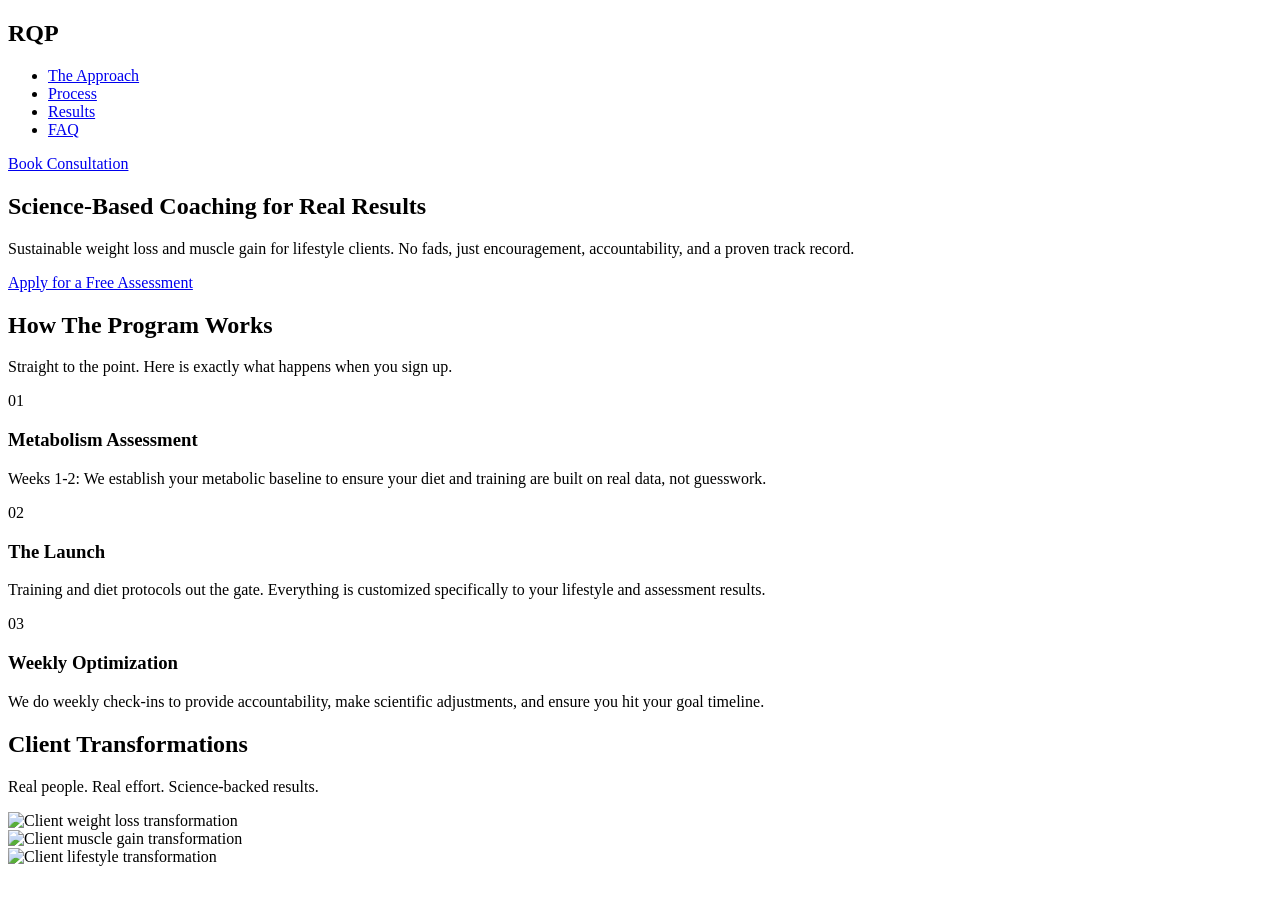
==== index.html @ 3ca6d042 "Create index.html for coaching website layout This HTML file outlines the structure of a coaching we" ====
<!DOCTYPE html>
<html lang="en">
<head>
    <meta charset="UTF-8">
    <meta name="viewport" content="width=device-width, initial-scale=1.0">
    <title>Rebuilding Quality Physiques | Science-Based Coaching</title>
    <link rel="stylesheet" href="style.css">
</head>
<body>

    <header>
        <nav class="navbar">
            <div class="logo">
                <h2>RQP</h2> 
            </div>
            <ul class="nav-links">
                <li><a href="#about">The Approach</a></li>
                <li><a href="#roadmap">Process</a></li>
                <li><a href="#transformations">Results</a></li>
                <li><a href="#faq">FAQ</a></li>
            </ul>
            <a href="#contact" class="nav-cta">Book Consultation</a>
        </nav>
    </header>

    <section class="hero">
        <div class="hero-content">
            <h1>Science-Based Coaching for <span class="highlight">Real Results</span></h1>
            <p>Sustainable weight loss and muscle gain for lifestyle clients. No fads, just encouragement, accountability, and a proven track record.</p>
            <a href="#contact" class="cta-button primary-btn">Apply for a Free Assessment</a>
        </div>
    </section>

    <section id="roadmap" class="roadmap-section">
        <div class="section-header">
            <h2>How The Program Works</h2>
            <p>Straight to the point. Here is exactly what happens when you sign up.</p>
        </div>
        
        <div class="roadmap-grid">
            <div class="step-card">
                <div class="step-number">01</div>
                <h3>Metabolism Assessment</h3>
                <p>Weeks 1-2: We establish your metabolic baseline to ensure your diet and training are built on real data, not guesswork.</p>
            </div>
            
            <div class="step-card">
                <div class="step-number">02</div>
                <h3>The Launch</h3>
                <p>Training and diet protocols out the gate. Everything is customized specifically to your lifestyle and assessment results.</p>
            </div>
            
            <div class="step-card">
                <div class="step-number">03</div>
                <h3>Weekly Optimization</h3>
                <p>We do weekly check-ins to provide accountability, make scientific adjustments, and ensure you hit your goal timeline.</p>
            </div>
        </div>
    </section>

    <section id="transformations" class="gallery-section">
        <div class="section-header">
            <h2>Client Transformations</h2>
            <p>Real people. Real effort. Science-backed results.</p>
        </div>
        <div class="gallery-grid">
            <div class="gallery-item"><img src="client1.jpg" alt="Client weight loss transformation"></div>
            <div class="gallery-item"><img src="client2.jpg" alt="Client muscle gain transformation"></div>
            <div class="gallery-item"><img src="client3.jpg" alt="Client lifestyle transformation"></div>
            <div class="gallery-item"><img src="client4.jpg" alt="Client fitness transformation
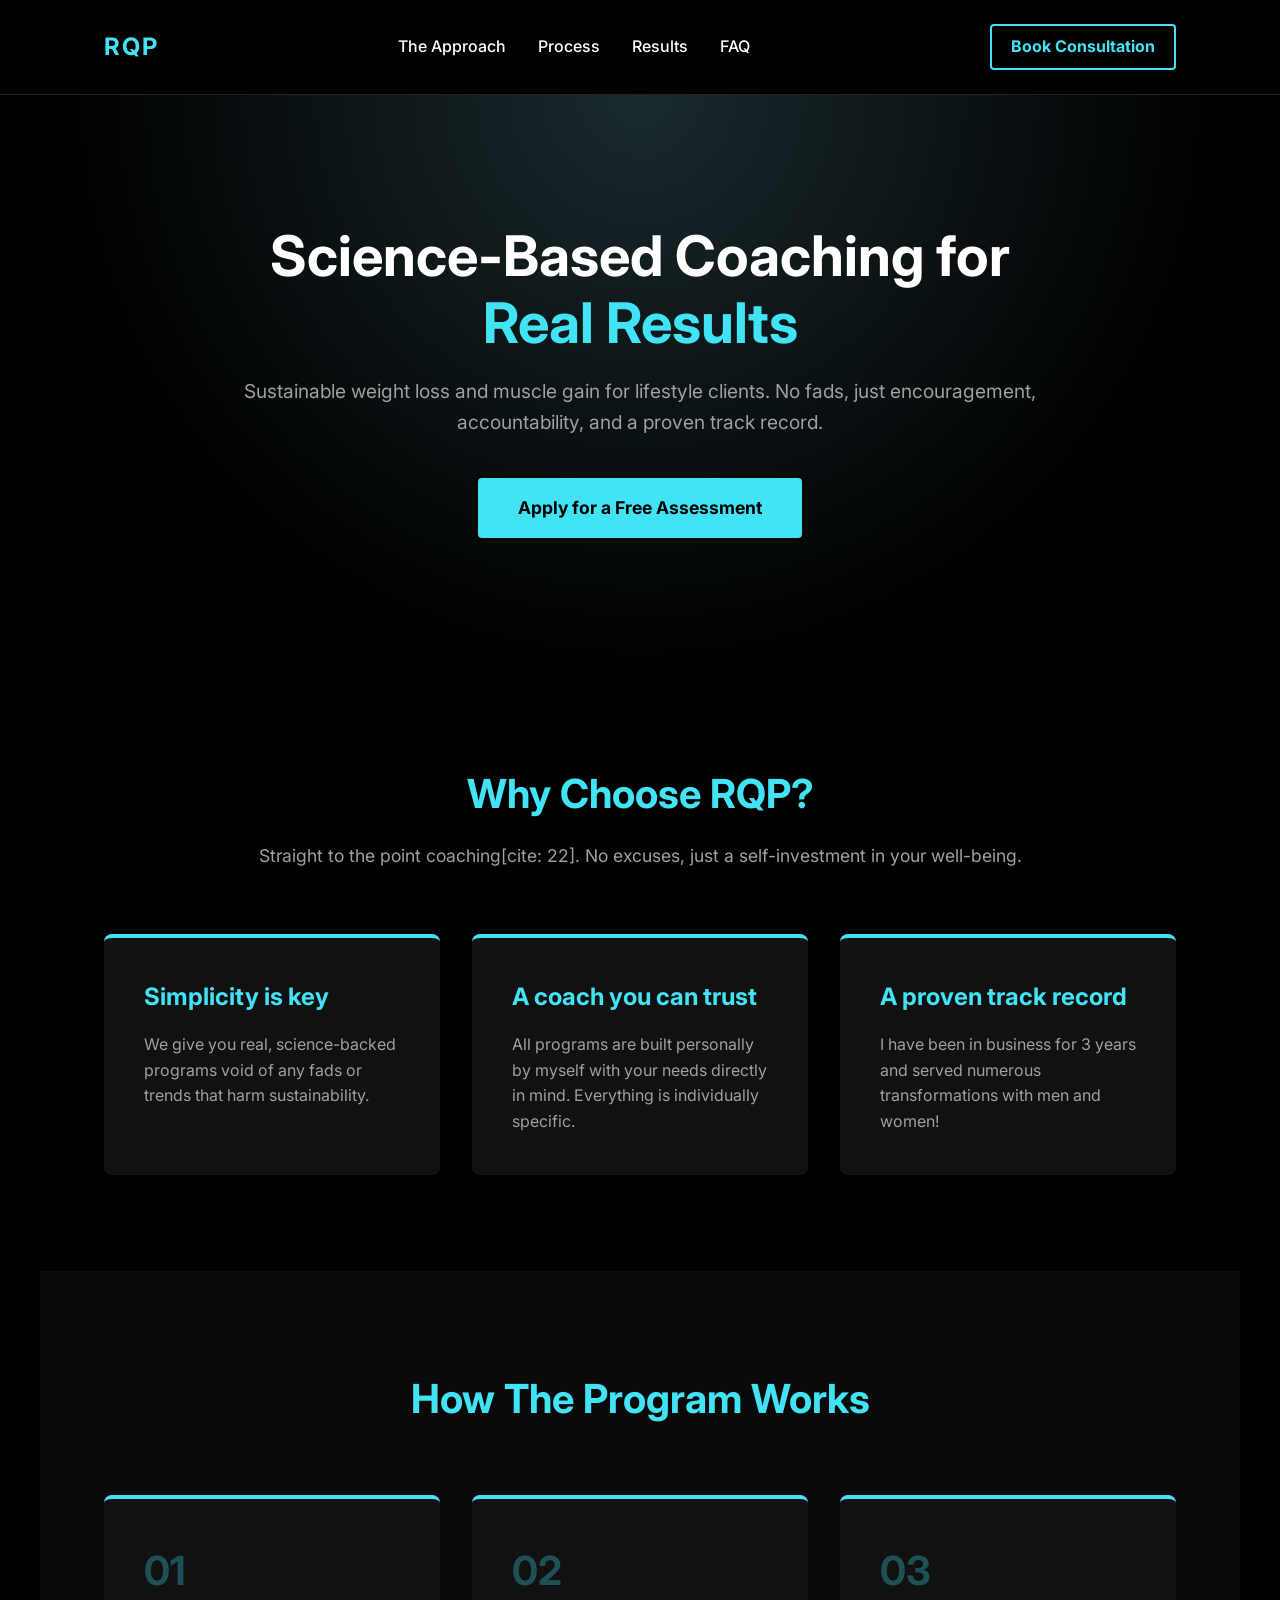
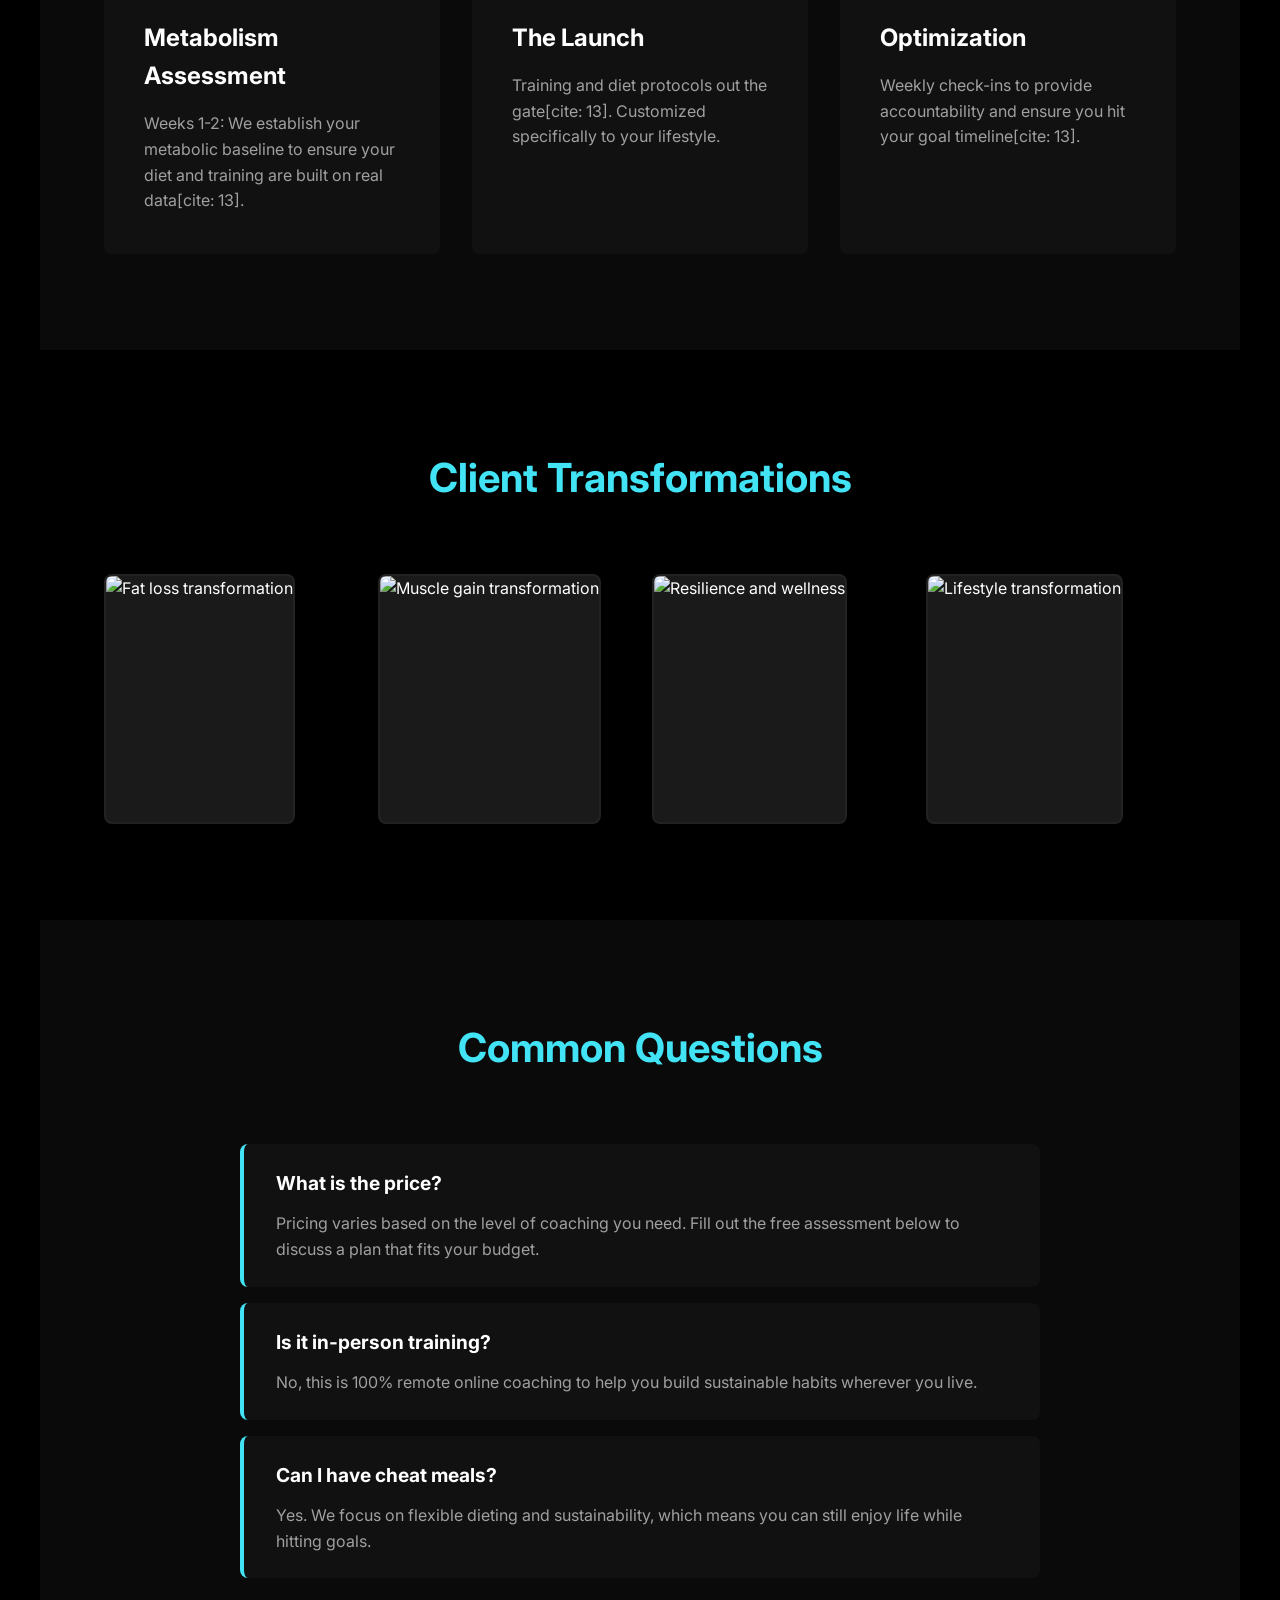
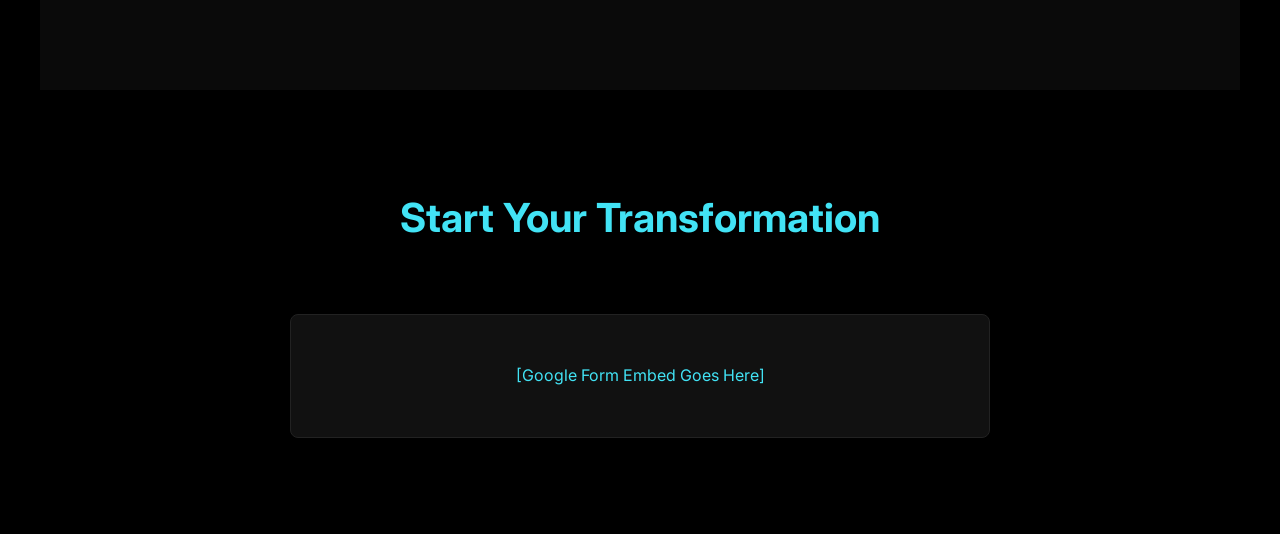
==== commit 1306ccdf: "Revise content and structure in index.html" ====
--- a/index.html
+++ b/index.html
@@ -31,29 +31,48 @@
         </div>
     </section>
 
-    <section id="roadmap" class="roadmap-section">
+    <section id="about" class="approach-section">
+        <div class="section-header">
+            <h2>Why Choose RQP?</h2>
+            <p>Straight to the point coaching[cite: 22]. No excuses, just a self-investment in your well-being.</p>
+        </div>
+        <div class="roadmap-grid"> <div class="step-card">
+                <h3 class="highlight">Simplicity is key</h3>
+                <p>We give you real, science-backed programs void of any fads or trends that harm sustainability.</p>
+            </div>
+            <div class="step-card">
+                <h3 class="highlight">A coach you can trust</h3>
+                <p>All programs are built personally by myself with your needs directly in mind. Everything is individually specific.</p>
+            </div>
+            <div class="step-card">
+                <h3 class="highlight">A proven track record</h3>
+                <p>I have been in business for 3 years and served numerous transformations with men and women!</p>
+            </div>
+        </div>
+    </section>
+
+    <section id="roadmap" class="roadmap-section" style="background-color: #0a0a0a;">
         <div class="section-header">
             <h2>How The Program Works</h2>
-            <p>Straight to the point. Here is exactly what happens when you sign up.</p>
         </div>
         
         <div class="roadmap-grid">
             <div class="step-card">
                 <div class="step-number">01</div>
                 <h3>Metabolism Assessment</h3>
-                <p>Weeks 1-2: We establish your metabolic baseline to ensure your diet and training are built on real data, not guesswork.</p>
+                <p>Weeks 1-2: We establish your metabolic baseline to ensure your diet and training are built on real data[cite: 13].</p>
             </div>
             
             <div class="step-card">
                 <div class="step-number">02</div>
                 <h3>The Launch</h3>
-                <p>Training and diet protocols out the gate. Everything is customized specifically to your lifestyle and assessment results.</p>
+                <p>Training and diet protocols out the gate[cite: 13]. Customized specifically to your lifestyle.</p>
             </div>
             
             <div class="step-card">
                 <div class="step-number">03</div>
-                <h3>Weekly Optimization</h3>
-                <p>We do weekly check-ins to provide accountability, make scientific adjustments, and ensure you hit your goal timeline.</p>
+                <h3>Optimization</h3>
+                <p>Weekly check-ins to provide accountability and ensure you hit your goal timeline[cite: 13].</p>
             </div>
         </div>
     </section>
@@ -61,10 +80,43 @@
     <section id="transformations" class="gallery-section">
         <div class="section-header">
             <h2>Client Transformations</h2>
-            <p>Real people. Real effort. Science-backed results.</p>
         </div>
         <div class="gallery-grid">
-            <div class="gallery-item"><img src="client1.jpg" alt="Client weight loss transformation"></div>
-            <div class="gallery-item"><img src="client2.jpg" alt="Client muscle gain transformation"></div>
-            <div class="gallery-item"><img src="client3.jpg" alt="Client lifestyle transformation"></div>
-            <div class="gallery-item"><img src="client4.jpg" alt="Client fitness transformation
+            <div class="gallery-item"><img src="client1.jpg" alt="Fat loss transformation"></div>
+            <div class="gallery-item"><img src="client2.jpg" alt="Muscle gain transformation"></div>
+            <div class="gallery-item"><img src="client3.jpg" alt="Resilience and wellness"></div>
+            <div class="gallery-item"><img src="client4.jpg" alt="Lifestyle transformation"></div>
+        </div>
+    </section>
+
+    <section id="faq" class="faq-section" style="background-color: #0a0a0a;">
+        <div class="section-header">
+            <h2>Common Questions</h2>
+        </div>
+        <div class="faq-container">
+            <div class="faq-item">
+                <h3>What is the price?</h3>
+                <p>Pricing varies based on the level of coaching you need. Fill out the free assessment below to discuss a plan that fits your budget.</p>
+            </div>
+            <div class="faq-item">
+                <h3>Is it in-person training?</h3>
+                <p>No, this is 100% remote online coaching to help you build sustainable habits wherever you live.</p>
+            </div>
+            <div class="faq-item">
+                <h3>Can I have cheat meals?</h3>
+                <p>Yes. We focus on flexible dieting and sustainability, which means you can still enjoy life while hitting goals.</p>
+            </div>
+        </div>
+    </section>
+
+    <section id="contact" class="contact-section">
+        <div class="section-header">
+            <h2>Start Your Transformation</h2>
+        </div>
+        <div class="form-wrapper">
+            <p style="text-align: center; color: var(--accent-color);">[Google Form Embed Goes Here]</p>
+        </div>
+    </section>
+
+</body>
+</html>
--- a/style.css
+++ b/style.css
@@ -0,0 +1,291 @@
+/* Import a clean, modern font */
+@import url('https://fonts.googleapis.com/css2?family=Inter:wght@300;400;700&display=swap');
+
+/* Color Palette & Variables */
+:root {
+    --bg-color: #000000;
+    --card-bg: #111111;
+    --accent-color: #42e3f5; /* Cyan from his mockups */
+    --text-main: #ffffff;
+    --text-muted: #a0a0a0;
+}
+
+/* Global Reset */
+* {
+    margin: 0;
+    padding: 0;
+    box-sizing: border-box;
+}
+
+body {
+    font-family: 'Inter', sans-serif;
+    background-color: var(--bg-color);
+    color: var(--text-main);
+    line-height: 1.6;
+}
+
+/* --- NAVIGATION --- */
+header {
+    background-color: rgba(0, 0, 0, 0.95);
+    position: sticky;
+    top: 0;
+    z-index: 100;
+    border-bottom: 1px solid #222;
+}
+
+.navbar {
+    display: flex;
+    justify-content: space-between;
+    align-items: center;
+    padding: 1.5rem 5%;
+    max-width: 1200px;
+    margin: auto;
+}
+
+.logo h2 {
+    color: var(--accent-color);
+    font-weight: 700;
+    letter-spacing: 2px;
+}
+
+.nav-links {
+    list-style: none;
+    display: flex;
+    gap: 2rem;
+}
+
+.nav-links a {
+    color: var(--text-main);
+    text-decoration: none;
+    font-weight: 500;
+    transition: color 0.3s ease;
+}
+
+.nav-links a:hover {
+    color: var(--accent-color);
+}
+
+.nav-cta {
+    border: 2px solid var(--accent-color);
+    color: var(--accent-color);
+    padding: 0.5rem 1.2rem;
+    text-decoration: none;
+    border-radius: 4px;
+    font-weight: 700;
+    transition: all 0.3s ease;
+}
+
+.nav-cta:hover {
+    background-color: var(--accent-color);
+    color: #000;
+}
+
+/* --- HERO SECTION --- */
+.hero {
+    text-align: center;
+    padding: 8rem 5%;
+    background: radial-gradient(circle at center top, #1a2a2e 0%, #000 70%);
+}
+
+.hero-content {
+    max-width: 800px;
+    margin: auto;
+}
+
+.hero h1 {
+    font-size: 3.5rem;
+    margin-bottom: 1.2rem;
+    line-height: 1.2;
+}
+
+.highlight {
+    color: var(--accent-color);
+}
+
+.hero p {
+    font-size: 1.2rem;
+    color: var(--text-muted);
+    margin-bottom: 2.5rem;
+}
+
+.cta-button {
+    display: inline-block;
+    background-color: var(--accent-color);
+    color: #000;
+    padding: 1rem 2.5rem;
+    font-size: 1.1rem;
+    font-weight: 700;
+    text-decoration: none;
+    border-radius: 4px;
+    transition: transform 0.2s, box-shadow 0.2s;
+}
+
+.cta-button:hover {
+    transform: translateY(-3px);
+    box-shadow: 0 4px 20px rgba(66, 227, 245, 0.4);
+}
+
+/* --- COMMON SECTION STYLES --- */
+section {
+    padding: 6rem 5%;
+    max-width: 1200px;
+    margin: auto;
+}
+
+.section-header {
+    text-align: center;
+    margin-bottom: 4rem;
+}
+
+.section-header h2 {
+    font-size: 2.5rem;
+    color: var(--accent-color);
+    margin-bottom: 1rem;
+}
+
+.section-header p {
+    color: var(--text-muted);
+    font-size: 1.1rem;
+}
+
+/* --- ROADMAP --- */
+.roadmap-grid {
+    display: grid;
+    grid-template-columns: repeat(auto-fit, minmax(300px, 1fr));
+    gap: 2rem;
+}
+
+.step-card {
+    background-color: var(--card-bg);
+    padding: 2.5rem;
+    border-radius: 8px;
+    border-top: 4px solid var(--accent-color);
+    transition: transform 0.3s;
+}
+
+.step-card:hover {
+    transform: translateY(-8px);
+}
+
+.step-number {
+    font-size: 2.5rem;
+    font-weight: 700;
+    color: var(--accent-color);
+    opacity: 0.3;
+    margin-bottom: 1rem;
+}
+
+.step-card h3 {
+    margin-bottom: 1rem;
+    font-size: 1.5rem;
+}
+
+.step-card p {
+    color: var(--text-muted);
+}
+
+/* --- TRANSFORMATION GALLERY --- */
+.gallery-grid {
+    display: grid;
+    grid-template-columns: repeat(auto-fit, minmax(250px, 1fr));
+    gap: 1.5rem;
+}
+
+.gallery-item img {
+    width: 100%;
+    height: auto;
+    border-radius: 8px;
+    border: 2px solid #222;
+    transition: border-color 0.3s;
+    /* This creates a nice placeholder look until you upload real images */
+    min-height: 250px; 
+    background-color: #1a1a1a;
+}
+
+.gallery-item img:hover {
+    border-color: var(--accent-color);
+}
+
+/* --- FAQ SECTION --- */
+.faq-container {
+    max-width: 800px;
+    margin: auto;
+}
+
+.faq-item {
+    background-color: var(--card-bg);
+    padding: 1.5rem 2rem;
+    margin-bottom: 1rem;
+    border-radius: 8px;
+    border-left: 4px solid var(--accent-color);
+}
+
+.faq-item h3 {
+    margin-bottom: 0.8rem;
+    font-size: 1.2rem;
+}
+
+.faq-item p {
+    color: var(--text-muted);
+}
+
+/* --- CONTACT SECTION --- */
+.form-wrapper {
+    background-color: var(--card-bg);
+    padding: 3rem 2rem;
+    border-radius: 8px;
+    max-width: 700px;
+    margin: auto;
+    border: 1px solid #222;
+}
+
+/* --- FOOTER --- */
+footer {
+    background-color: #050505;
+    text-align: center;
+    padding: 3rem 5%;
+    border-top: 1px solid #222;
+    margin-top: 2rem;
+}
+
+.footer-content {
+    display: flex;
+    flex-direction: column;
+    align-items: center;
+    gap: 1.5rem;
+    color: var(--text-muted);
+}
+
+.social-links a {
+    color: var(--accent-color);
+    text-decoration: none;
+    margin: 0 15px;
+    font-weight: 600;
+    transition: color 0.3s;
+}
+
+.social-links a:hover {
+    color: var(--text-main);
+}
+
+/* --- MOBILE RESPONSIVENESS --- */
+@media (max-width: 768px) {
+    .navbar {
+        flex-direction: column;
+        gap: 1.5rem;
+    }
+    
+    .nav-links {
+        flex-wrap: wrap;
+        justify-content: center;
+        gap: 1rem;
+    }
+    
+    .hero h1 {
+        font-size: 2.2rem;
+    }
+    
+    section {
+        padding: 4rem 5%;
+    }
+}
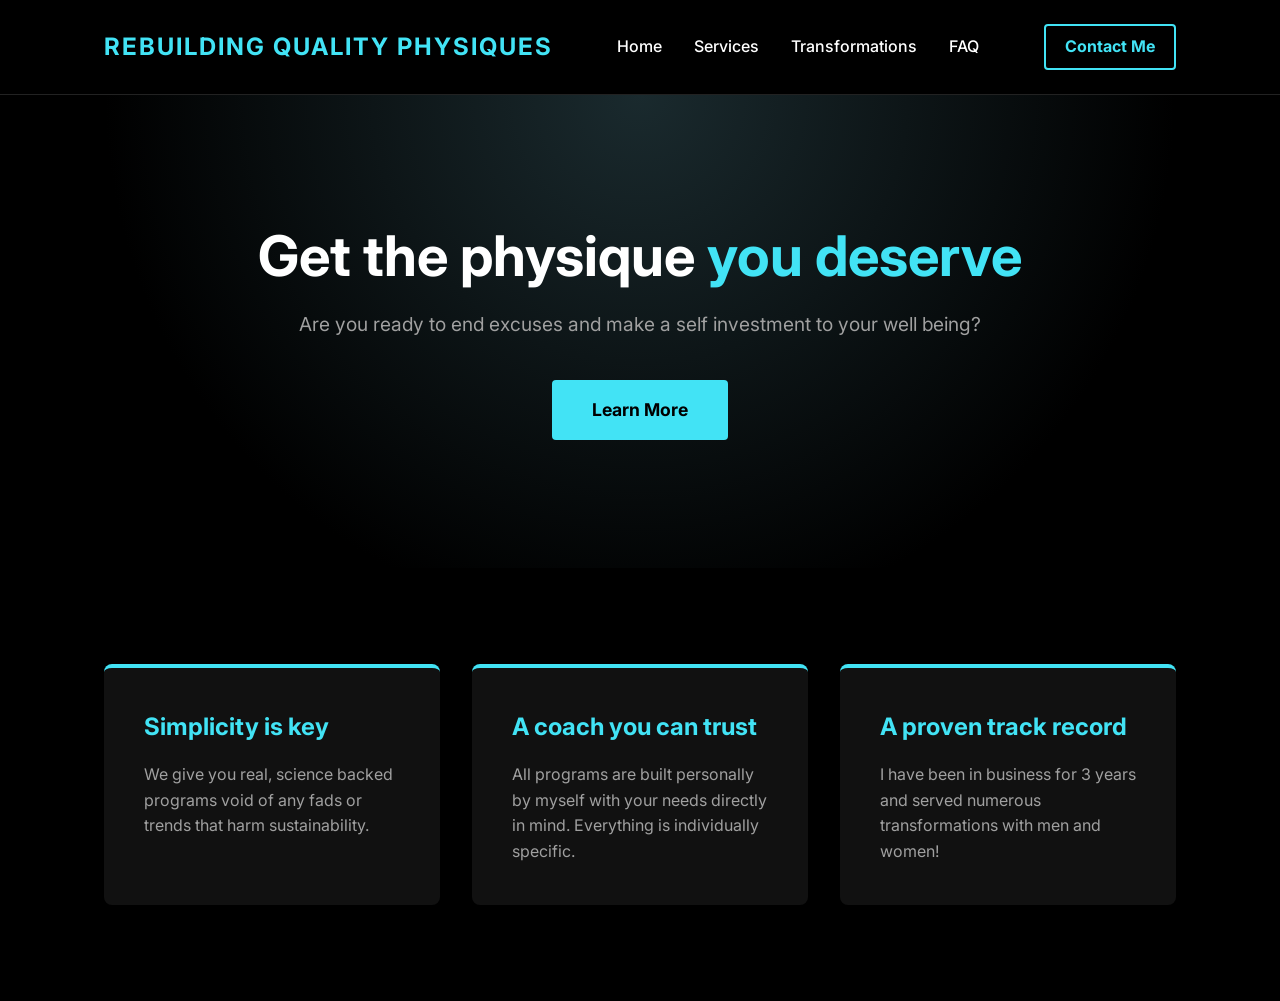
==== commit 2f032471: "Update index.html" ====
--- a/index.html
+++ b/index.html
@@ -11,34 +11,31 @@
     <header>
         <nav class="navbar">
             <div class="logo">
-                <h2>RQP</h2> 
+                <h2>REBUILDING QUALITY PHYSIQUES</h2> 
             </div>
             <ul class="nav-links">
-                <li><a href="#about">The Approach</a></li>
-                <li><a href="#roadmap">Process</a></li>
-                <li><a href="#transformations">Results</a></li>
-                <li><a href="#faq">FAQ</a></li>
+                <li><a href="index.html">Home</a></li>
+                <li><a href="services.html">Services</a></li>
+                <li><a href="results.html">Transformations</a></li>
+                <li><a href="faq.html">FAQ</a></li>
             </ul>
-            <a href="#contact" class="nav-cta">Book Consultation</a>
+            <a href="contact.html" class="nav-cta">Contact Me</a>
         </nav>
     </header>
 
     <section class="hero">
         <div class="hero-content">
-            <h1>Science-Based Coaching for <span class="highlight">Real Results</span></h1>
-            <p>Sustainable weight loss and muscle gain for lifestyle clients. No fads, just encouragement, accountability, and a proven track record.</p>
-            <a href="#contact" class="cta-button primary-btn">Apply for a Free Assessment</a>
+            <h1>Get the physique <span class="highlight">you deserve</span></h1>
+            <p>Are you ready to end excuses and make a self investment to your well being?</p>
+            <a href="services.html" class="cta-button primary-btn">Learn More</a>
         </div>
     </section>
 
-    <section id="about" class="approach-section">
-        <div class="section-header">
-            <h2>Why Choose RQP?</h2>
-            <p>Straight to the point coaching[cite: 22]. No excuses, just a self-investment in your well-being.</p>
-        </div>
-        <div class="roadmap-grid"> <div class="step-card">
+    <section class="approach-section">
+        <div class="roadmap-grid"> 
+            <div class="step-card">
                 <h3 class="highlight">Simplicity is key</h3>
-                <p>We give you real, science-backed programs void of any fads or trends that harm sustainability.</p>
+                <p>We give you real, science backed programs void of any fads or trends that harm sustainability.</p>
             </div>
             <div class="step-card">
                 <h3 class="highlight">A coach you can trust</h3>
@@ -51,72 +48,5 @@
         </div>
     </section>
 
-    <section id="roadmap" class="roadmap-section" style="background-color: #0a0a0a;">
-        <div class="section-header">
-            <h2>How The Program Works</h2>
-        </div>
-        
-        <div class="roadmap-grid">
-            <div class="step-card">
-                <div class="step-number">01</div>
-                <h3>Metabolism Assessment</h3>
-                <p>Weeks 1-2: We establish your metabolic baseline to ensure your diet and training are built on real data[cite: 13].</p>
-            </div>
-            
-            <div class="step-card">
-                <div class="step-number">02</div>
-                <h3>The Launch</h3>
-                <p>Training and diet protocols out the gate[cite: 13]. Customized specifically to your lifestyle.</p>
-            </div>
-            
-            <div class="step-card">
-                <div class="step-number">03</div>
-                <h3>Optimization</h3>
-                <p>Weekly check-ins to provide accountability and ensure you hit your goal timeline[cite: 13].</p>
-            </div>
-        </div>
-    </section>
-
-    <section id="transformations" class="gallery-section">
-        <div class="section-header">
-            <h2>Client Transformations</h2>
-        </div>
-        <div class="gallery-grid">
-            <div class="gallery-item"><img src="client1.jpg" alt="Fat loss transformation"></div>
-            <div class="gallery-item"><img src="client2.jpg" alt="Muscle gain transformation"></div>
-            <div class="gallery-item"><img src="client3.jpg" alt="Resilience and wellness"></div>
-            <div class="gallery-item"><img src="client4.jpg" alt="Lifestyle transformation"></div>
-        </div>
-    </section>
-
-    <section id="faq" class="faq-section" style="background-color: #0a0a0a;">
-        <div class="section-header">
-            <h2>Common Questions</h2>
-        </div>
-        <div class="faq-container">
-            <div class="faq-item">
-                <h3>What is the price?</h3>
-                <p>Pricing varies based on the level of coaching you need. Fill out the free assessment below to discuss a plan that fits your budget.</p>
-            </div>
-            <div class="faq-item">
-                <h3>Is it in-person training?</h3>
-                <p>No, this is 100% remote online coaching to help you build sustainable habits wherever you live.</p>
-            </div>
-            <div class="faq-item">
-                <h3>Can I have cheat meals?</h3>
-                <p>Yes. We focus on flexible dieting and sustainability, which means you can still enjoy life while hitting goals.</p>
-            </div>
-        </div>
-    </section>
-
-    <section id="contact" class="contact-section">
-        <div class="section-header">
-            <h2>Start Your Transformation</h2>
-        </div>
-        <div class="form-wrapper">
-            <p style="text-align: center; color: var(--accent-color);">[Google Form Embed Goes Here]</p>
-        </div>
-    </section>
-
 </body>
 </html>
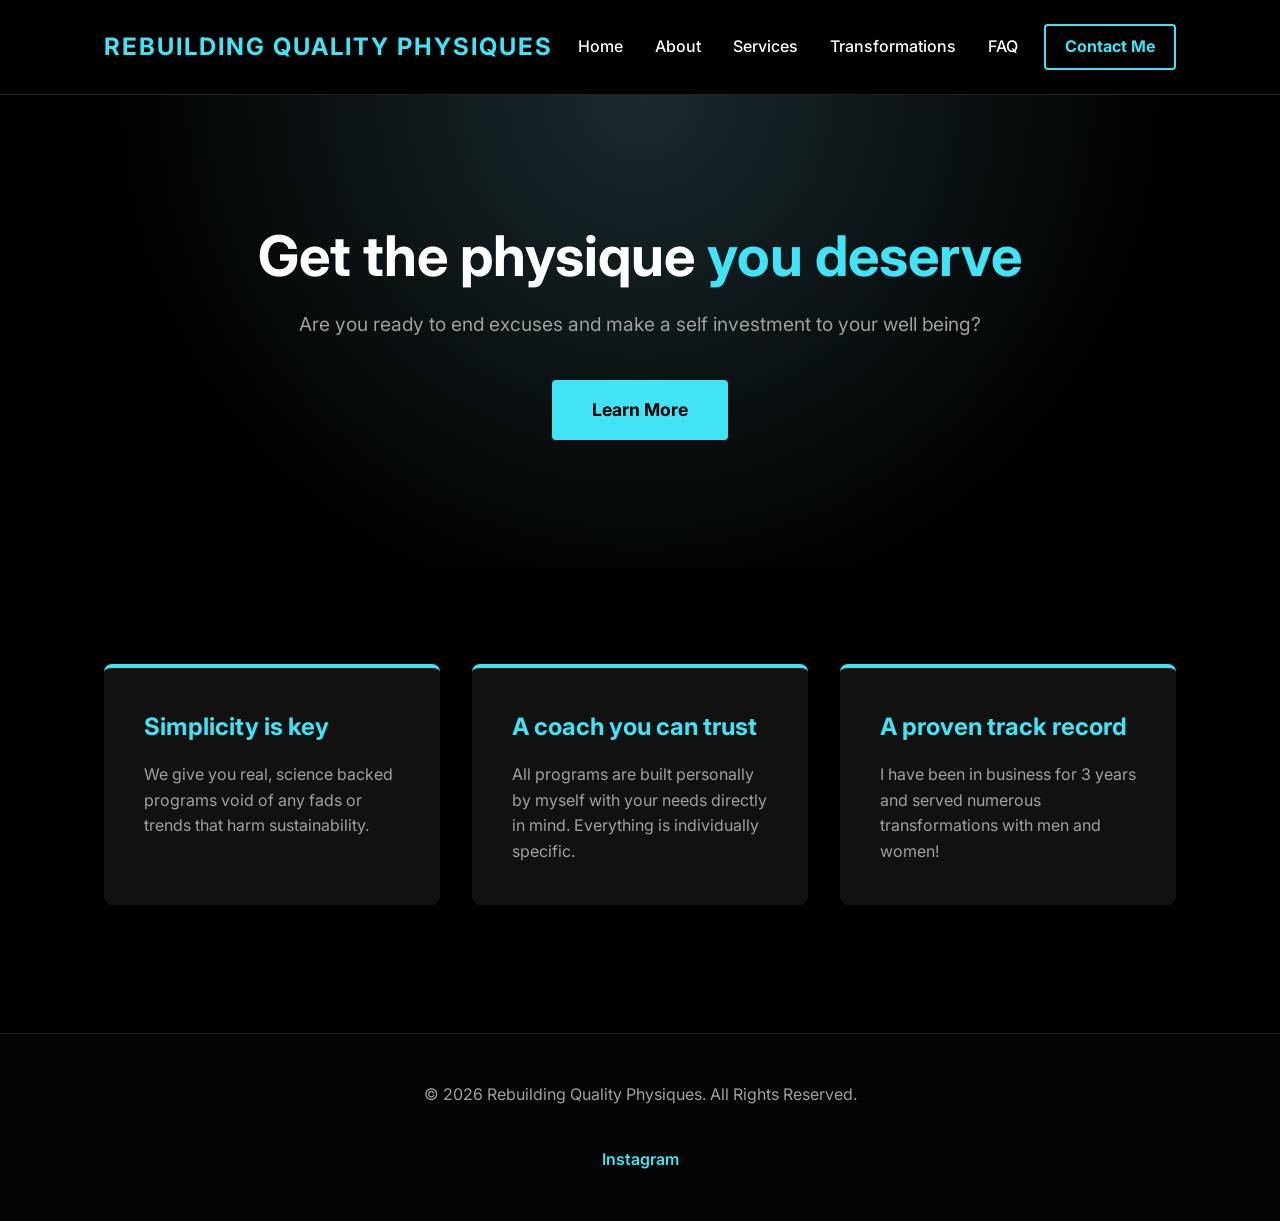
==== commit 288340ee: "Update index.html" ====
--- a/index.html
+++ b/index.html
@@ -14,7 +14,8 @@
                 <h2>REBUILDING QUALITY PHYSIQUES</h2> 
             </div>
             <ul class="nav-links">
-                <li><a href="index.html">Home</a></li>
+                <li><a href="index.html" class="highlight">Home</a></li>
+                <li><a href="about.html">About</a></li>
                 <li><a href="services.html">Services</a></li>
                 <li><a href="results.html">Transformations</a></li>
                 <li><a href="faq.html">FAQ</a></li>
@@ -48,5 +49,14 @@
         </div>
     </section>
 
+    <footer>
+        <div class="footer-content">
+            <p>&copy; 2026 Rebuilding Quality Physiques. All Rights Reserved.</p>
+            <div class="social-links" style="margin-top: 1rem;">
+                <a href="https://www.instagram.com/tyfit101" target="_blank">Instagram</a>
+            </div>
+        </div>
+    </footer>
+
 </body>
 </html>
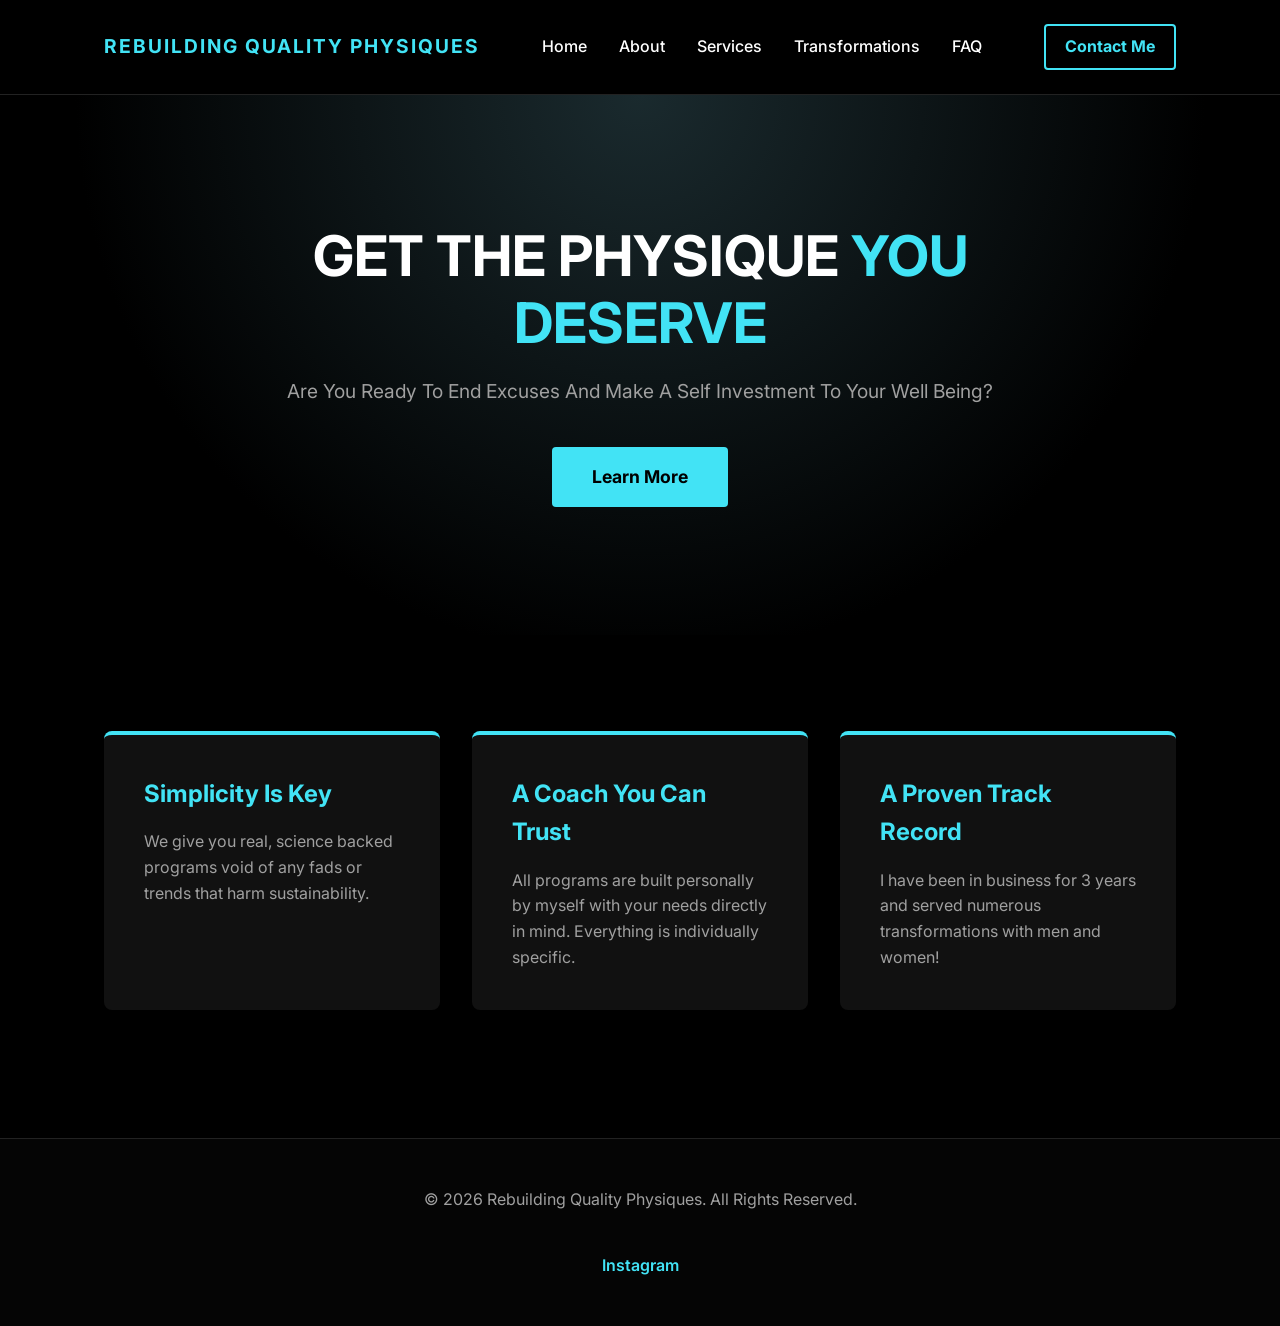
==== commit 84f607cd: "Update index.html" ====
--- a/index.html
+++ b/index.html
@@ -26,8 +26,8 @@
 
     <section class="hero">
         <div class="hero-content">
-            <h1>Get the physique <span class="highlight">you deserve</span></h1>
-            <p>Are you ready to end excuses and make a self investment to your well being?</p>
+            <h1>GET THE PHYSIQUE <span class="highlight">YOU DESERVE</span></h1>
+            <p>Are You Ready To End Excuses And Make A Self Investment To Your Well Being?</p>
             <a href="services.html" class="cta-button primary-btn">Learn More</a>
         </div>
     </section>
@@ -35,15 +35,15 @@
     <section class="approach-section">
         <div class="roadmap-grid"> 
             <div class="step-card">
-                <h3 class="highlight">Simplicity is key</h3>
+                <h3 class="highlight">Simplicity Is Key</h3>
                 <p>We give you real, science backed programs void of any fads or trends that harm sustainability.</p>
             </div>
             <div class="step-card">
-                <h3 class="highlight">A coach you can trust</h3>
+                <h3 class="highlight">A Coach You Can Trust</h3>
                 <p>All programs are built personally by myself with your needs directly in mind. Everything is individually specific.</p>
             </div>
             <div class="step-card">
-                <h3 class="highlight">A proven track record</h3>
+                <h3 class="highlight">A Proven Track Record</h3>
                 <p>I have been in business for 3 years and served numerous transformations with men and women!</p>
             </div>
         </div>
--- a/style.css
+++ b/style.css
@@ -46,6 +46,9 @@
     color: var(--accent-color);
     font-weight: 700;
     letter-spacing: 2px;
+    font-size: 1.2rem; 
+    text-transform: uppercase;
+    white-space: nowrap; 
 }
 
 .nav-links {
@@ -73,6 +76,8 @@
     border-radius: 4px;
     font-weight: 700;
     transition: all 0.3s ease;
+    white-space: nowrap; /* Prevents the text from stacking into two lines */
+    flex-shrink: 0; /* Prevents the button box from being squished */
 }
 
 .nav-cta:hover {
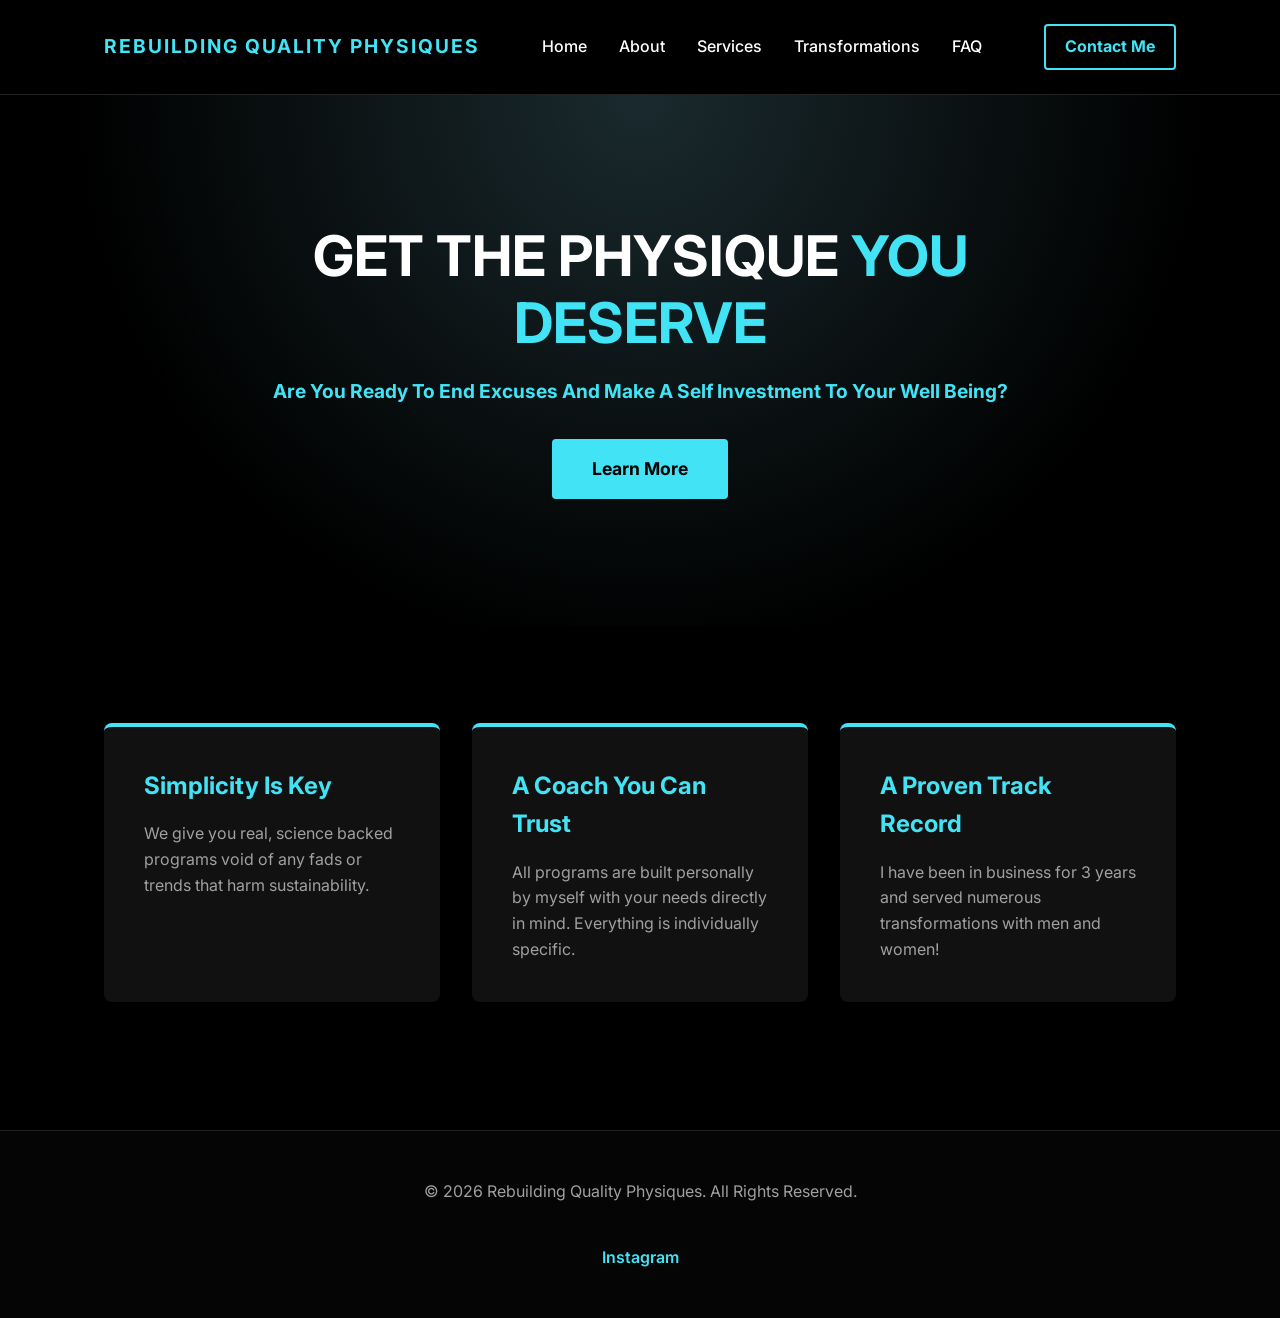
==== commit 06543ba0: "Update index.html" ====
--- a/index.html
+++ b/index.html
@@ -27,7 +27,7 @@
     <section class="hero">
         <div class="hero-content">
             <h1>GET THE PHYSIQUE <span class="highlight">YOU DESERVE</span></h1>
-            <p>Are You Ready To End Excuses And Make A Self Investment To Your Well Being?</p>
+            <p style="color: var(--accent-color); font-weight: bold; font-size: 1.2rem; margin-bottom: 2rem;">Are You Ready To End Excuses And Make A Self Investment To Your Well Being?</p>
             <a href="services.html" class="cta-button primary-btn">Learn More</a>
         </div>
     </section>
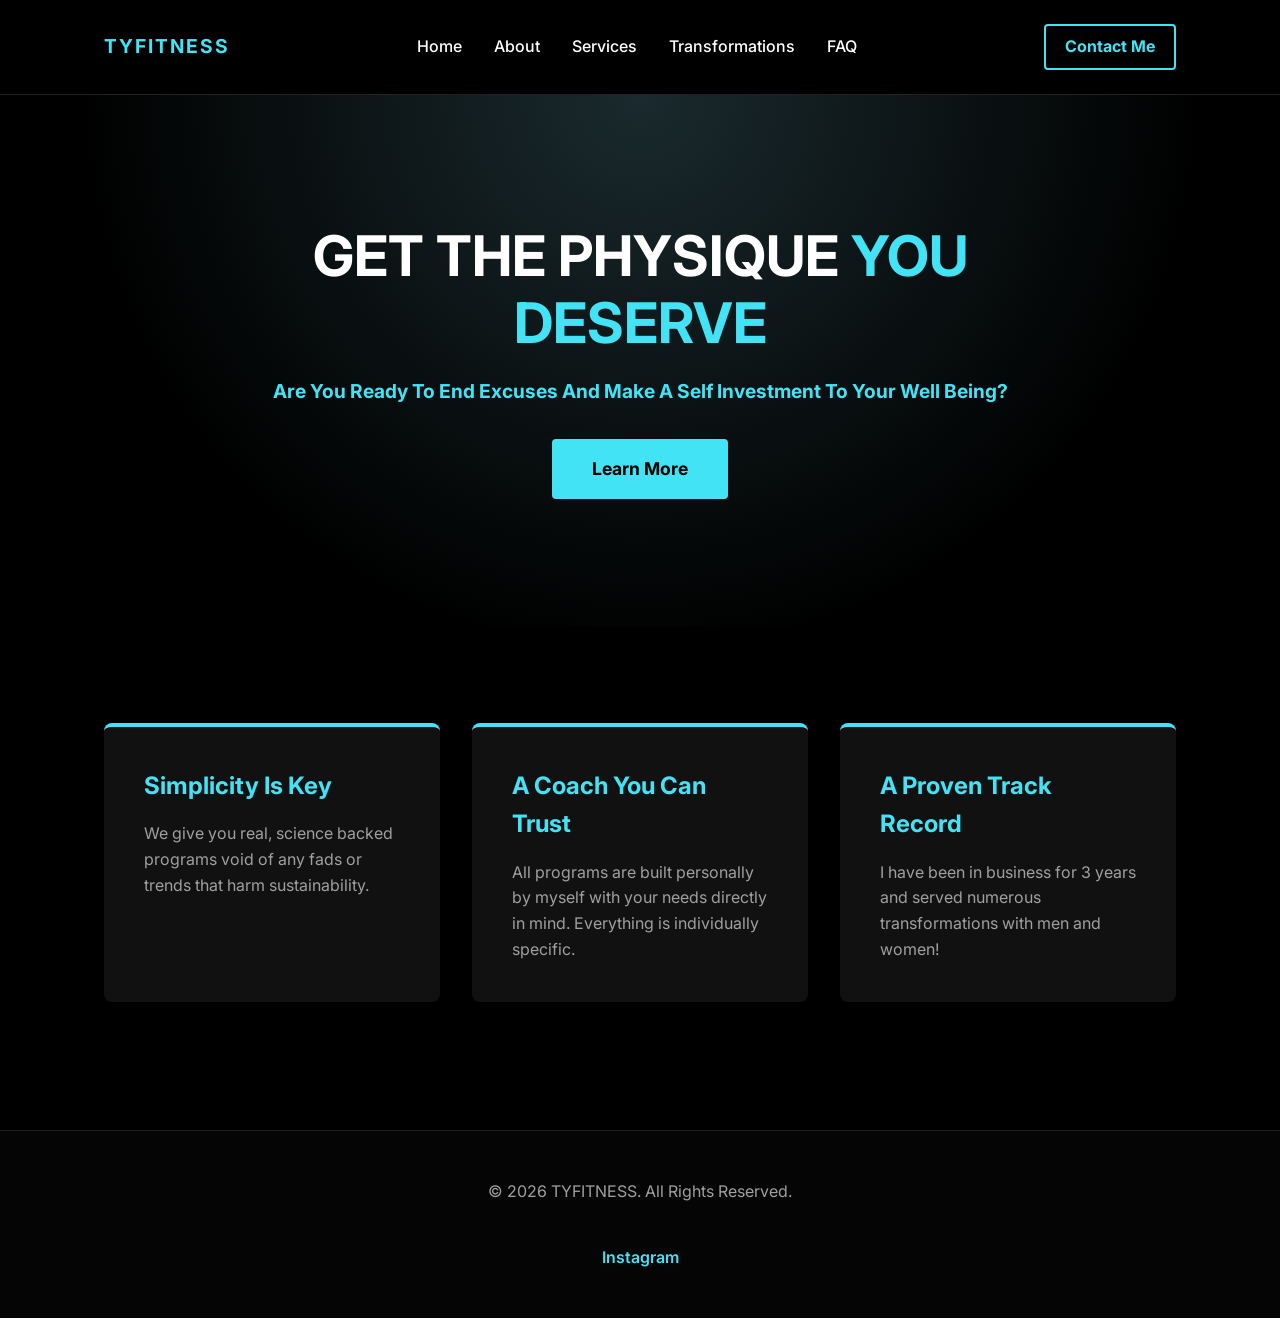
==== commit 0249a143: "Update index.html" ====
--- a/index.html
+++ b/index.html
@@ -3,7 +3,7 @@
 <head>
     <meta charset="UTF-8">
     <meta name="viewport" content="width=device-width, initial-scale=1.0">
-    <title>Rebuilding Quality Physiques | Science-Based Coaching</title>
+    <title>TYFITNESS | Science-Based Coaching</title>
     <link rel="stylesheet" href="style.css">
 </head>
 <body>
@@ -11,7 +11,7 @@
     <header>
         <nav class="navbar">
             <div class="logo">
-                <h2>REBUILDING QUALITY PHYSIQUES</h2> 
+                <h2>TYFITNESS</h2> 
             </div>
             <ul class="nav-links">
                 <li><a href="index.html" class="highlight">Home</a></li>
@@ -51,7 +51,7 @@
 
     <footer>
         <div class="footer-content">
-            <p>&copy; 2026 Rebuilding Quality Physiques. All Rights Reserved.</p>
+            <p>&copy; 2026 TYFITNESS. All Rights Reserved.</p>
             <div class="social-links" style="margin-top: 1rem;">
                 <a href="https://www.instagram.com/tyfit101" target="_blank">Instagram</a>
             </div>
